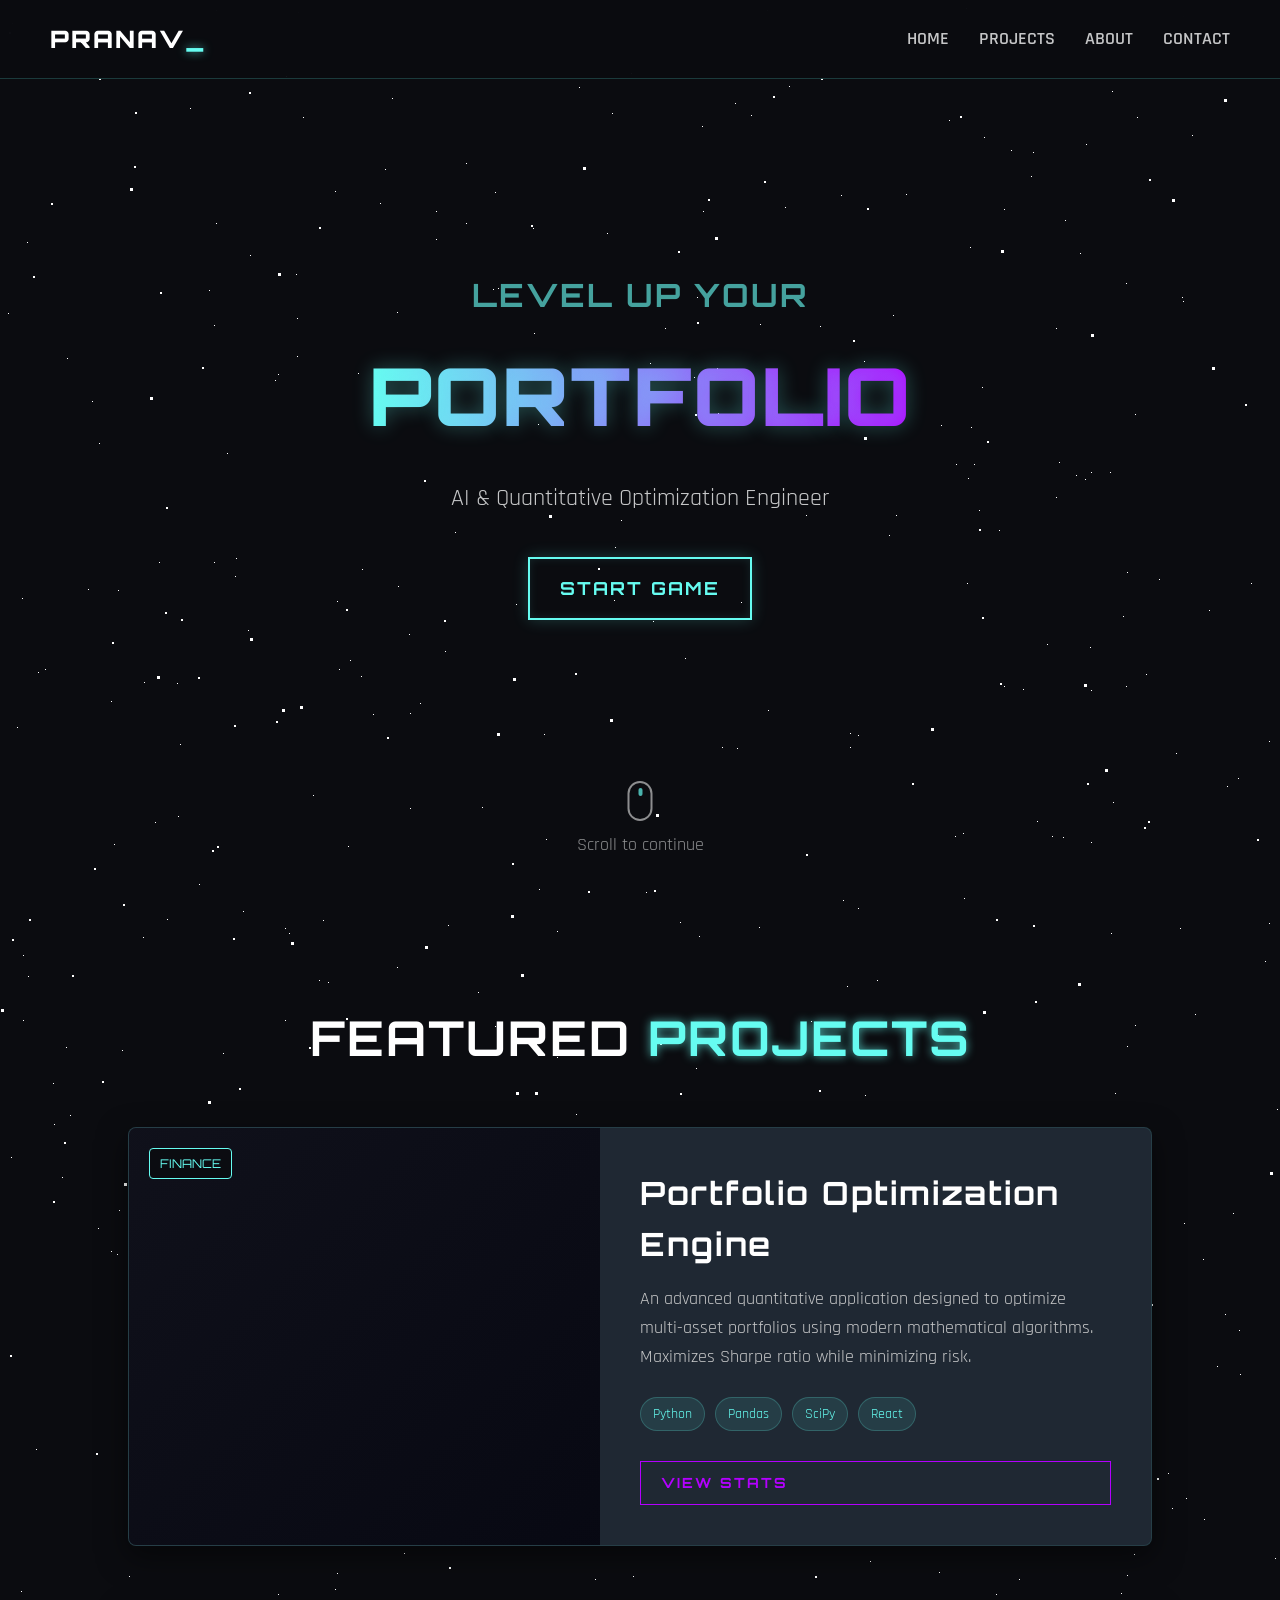
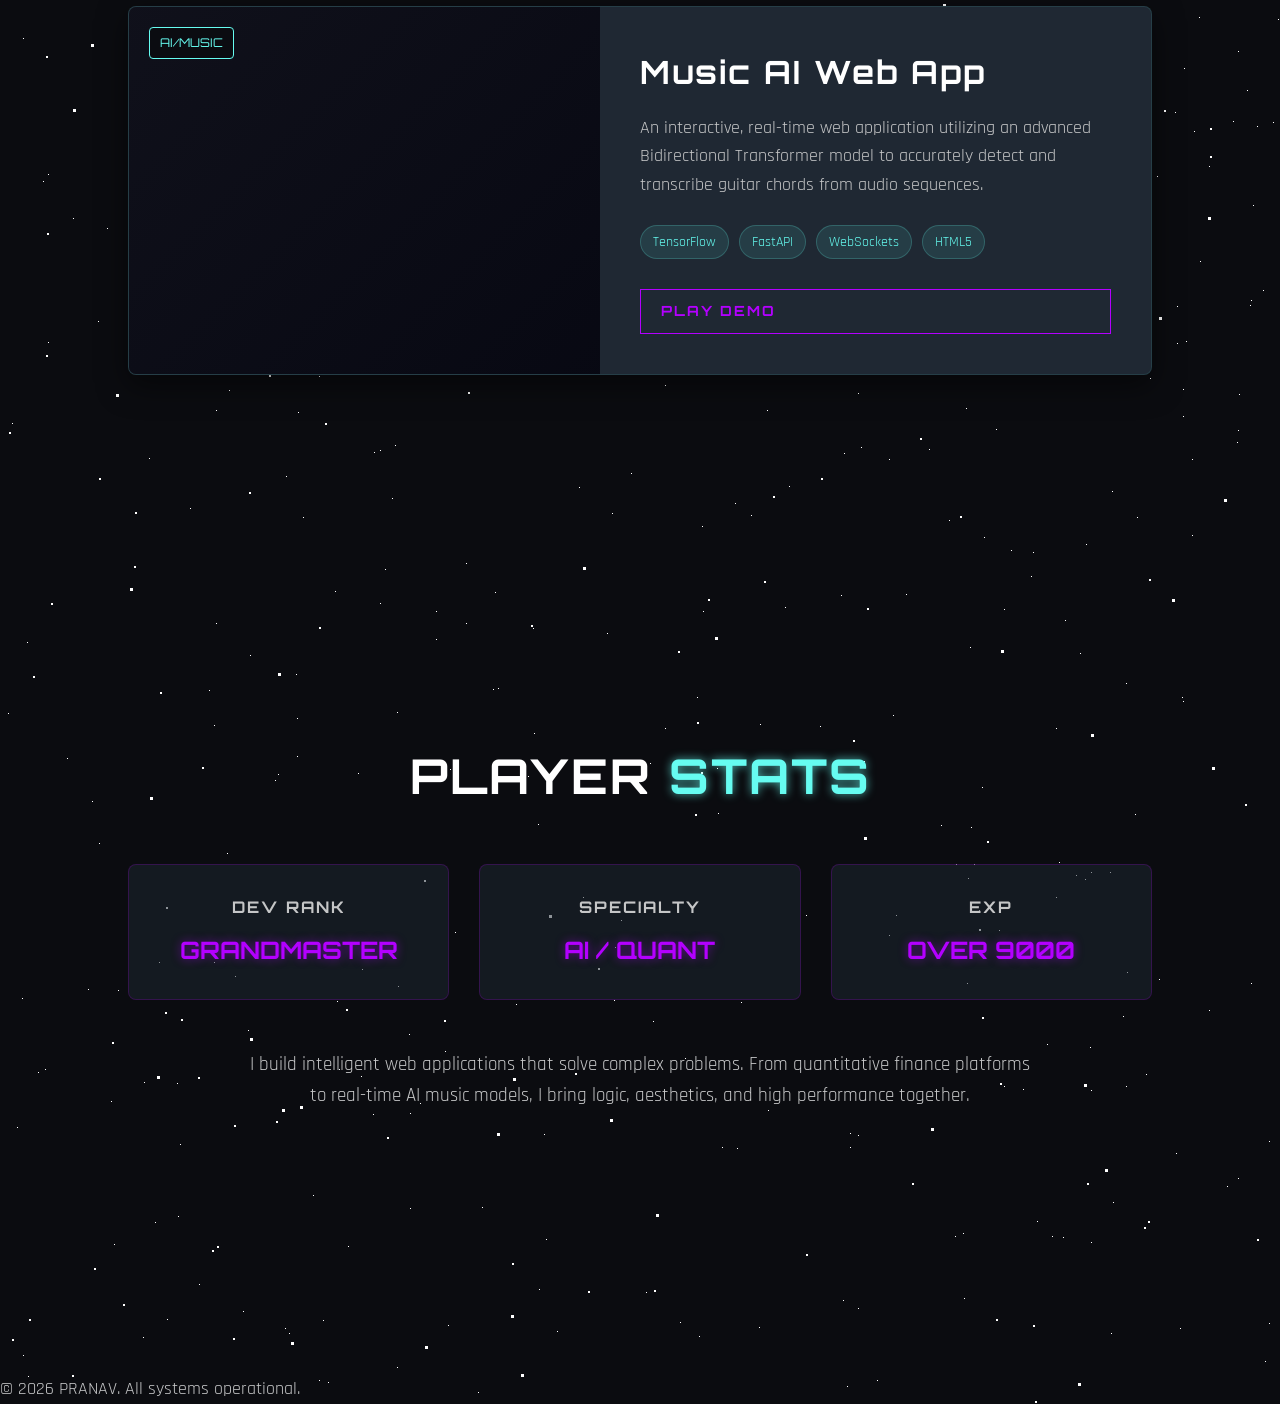
==== temp_portfolio/index.html @ ea42af47 "Initial portfolio" ====
<!DOCTYPE html>
<html lang="en">
<head>
    <meta charset="UTF-8">
    <meta name="viewport" content="width=device-width, initial-scale=1.0">
    <title>Pranav | Developer Portfolio</title>
    <meta name="description" content="Portfolio showcasing Portfolio Optimization and Music AI Web Apps">
    <link rel="stylesheet" href="styles.css">
    <link rel="preconnect" href="https://fonts.googleapis.com">
    <link rel="preconnect" href="https://fonts.gstatic.com" crossorigin>
    <link href="https://fonts.googleapis.com/css2?family=Orbitron:wght@400;700;900&family=Rajdhani:wght@400;600;700&display=swap" rel="stylesheet">
</head>
<body>
    <div id="stars"></div>
    <div id="stars2"></div>
    <div id="stars3"></div>

    <nav class="navbar">
        <div class="logo">PRANAV<span class="highlight">_</span></div>
        <ul class="nav-links">
            <li><a href="#home">Home</a></li>
            <li><a href="#projects">Projects</a></li>
            <li><a href="#about">About</a></li>
            <li><a href="#contact">Contact</a></li>
        </ul>
    </nav>

    <section id="home" class="hero section">
        <div class="hero-content fade-in">
            <h2 class="cyber-glitch-1" data-text="LEVEL UP YOUR">LEVEL UP YOUR</h2>
            <h1 class="main-title cyber-glitch-2" data-text="PORTFOLIO">PORTFOLIO</h1>
            <p class="subtitle">AI & Quantitative Optimization Engineer</p>
            <div class="hero-buttons">
                <a href="#projects" class="btn btn-primary">START GAME <i class="chevron"></i></a>
            </div>
        </div>
        <div class="scroll-indicator">
            <div class="mouse"></div>
            <span>Scroll to continue</span>
        </div>
    </section>

    <section id="projects" class="section">
        <h2 class="section-title fade-in">FEATURED <span class="highlight">PROJECTS</span></h2>
        
        <div class="project-grid">
            <!-- Project 1 -->
            <div class="project-card slide-up">
                <div class="project-image" style="background: linear-gradient(135deg, rgba(14,14,24,0.9), rgba(5,5,15,0.9)), url('https://images.unsplash.com/photo-1611974789855-9c2a0a7236a3?q=80&w=1000&auto=format&fit=crop') center/cover;">
                    <div class="project-overlay">
                        <span class="badge">FINANCE</span>
                    </div>
                </div>
                <div class="project-info">
                    <h3>Portfolio Optimization Engine</h3>
                    <p>An advanced quantitative application designed to optimize multi-asset portfolios using modern mathematical algorithms. Maximizes Sharpe ratio while minimizing risk.</p>
                    <div class="tech-stack">
                        <span>Python</span><span>Pandas</span><span>SciPy</span><span>React</span>
                    </div>
                    <a href="#" class="btn btn-outline">VIEW STATS</a>
                </div>
            </div>

            <!-- Project 2 -->
            <div class="project-card slide-up delay-1">
                <div class="project-image" style="background: linear-gradient(135deg, rgba(14,14,24,0.9), rgba(5,5,15,0.9)), url('https://images.unsplash.com/photo-1511379938547-c1f69419868d?q=80&w=1000&auto=format&fit=crop') center/cover;">
                    <div class="project-overlay">
                        <span class="badge">AI/MUSIC</span>
                    </div>
                </div>
                <div class="project-info">
                    <h3>Music AI Web App</h3>
                    <p>An interactive, real-time web application utilizing an advanced Bidirectional Transformer model to accurately detect and transcribe guitar chords from audio sequences.</p>
                    <div class="tech-stack">
                        <span>TensorFlow</span><span>FastAPI</span><span>WebSockets</span><span>HTML5</span>
                    </div>
                    <a href="#" class="btn btn-outline">PLAY DEMO</a>
                </div>
            </div>
        </div>
    </section>

    <section id="about" class="section">
        <div class="about-container fade-in">
            <h2 class="section-title">PLAYER <span class="highlight">STATS</span></h2>
            <div class="stats-grid">
                <div class="stat-box box-glow">
                    <h4>DEV RANK</h4>
                    <p class="stat-value">GRANDMASTER</p>
                </div>
                <div class="stat-box box-glow">
                    <h4>SPECIALTY</h4>
                    <p class="stat-value">AI / QUANT</p>
                </div>
                <div class="stat-box box-glow">
                    <h4>EXP</h4>
                    <p class="stat-value">OVER 9000</p>
                </div>
            </div>
            <p class="about-text">
                I build intelligent web applications that solve complex problems. From quantitative finance platforms to 
                real-time AI music models, I bring logic, aesthetics, and high performance together.
            </p>
        </div>
    </section>

    <footer>
        <p>&copy; 2026 PRANAV. All systems operational.</p>
    </footer>

    <script src="script.js"></script>
</body>
</html>
---- temp_portfolio/styles.css ----
/* Base Styles */
:root {
    --bg-color: #0b0c10;
    --surface-color: #1f2833;
    --primary-color: #66fcf1;
    --secondary-color: #45a29e;
    --accent-color: #b300ff;
    --text-main: #c5c6c7;
    --text-bright: #ffffff;
    --font-heading: 'Orbitron', sans-serif;
    --font-body: 'Rajdhani', sans-serif;
}

* {
    margin: 0;
    padding: 0;
    box-sizing: border-box;
}

html {
    scroll-behavior: smooth;
}

body {
    background-color: var(--bg-color);
    color: var(--text-main);
    font-family: var(--font-body);
    font-size: 18px;
    line-height: 1.6;
    overflow-x: hidden;
}

/* Typography */
h1, h2, h3, h4, .logo {
    font-family: var(--font-heading);
    color: var(--text-bright);
    letter-spacing: 2px;
}

.highlight {
    color: var(--primary-color);
    text-shadow: 0 0 10px rgba(102, 252, 241, 0.7);
}

/* Background Stars */
#stars, #stars2, #stars3 {
    position: fixed;
    top: 0;
    left: 0;
    width: 100%;
    height: 100%;
    z-index: -1;
    background: transparent;
}

/* Navigation */
.navbar {
    display: flex;
    justify-content: space-between;
    align-items: center;
    padding: 20px 50px;
    background: rgba(11, 12, 16, 0.9);
    backdrop-filter: blur(10px);
    position: fixed;
    width: 100%;
    top: 0;
    z-index: 1000;
    border-bottom: 1px solid rgba(102, 252, 241, 0.2);
}

.logo {
    font-size: 24px;
    font-weight: 900;
}

.nav-links {
    list-style: none;
    display: flex;
    gap: 30px;
}

.nav-links a {
    color: var(--text-main);
    text-decoration: none;
    font-weight: 600;
    text-transform: uppercase;
    transition: all 0.3s ease;
    position: relative;
}

.nav-links a:hover {
    color: var(--primary-color);
    text-shadow: 0 0 8px var(--primary-color);
}

.nav-links a::after {
    content: '';
    position: absolute;
    width: 0;
    height: 2px;
    bottom: -5px;
    left: 0;
    background-color: var(--primary-color);
    transition: width 0.3s ease;
    box-shadow: 0 0 10px var(--primary-color);
}

.nav-links a:hover::after {
    width: 100%;
}

/* Layout */
.section {
    min-height: 100vh;
    padding: 100px 10vw;
    display: flex;
    flex-direction: column;
    justify-content: center;
}

/* Hero Section */
.hero {
    align-items: center;
    text-align: center;
    position: relative;
}

.cyber-glitch-1 {
    font-size: 2rem;
    color: var(--secondary-color);
    margin-bottom: 10px;
}

.main-title {
    font-size: 5rem;
    font-weight: 900;
    margin-bottom: 20px;
    background: linear-gradient(90deg, var(--primary-color), var(--accent-color));
    -webkit-background-clip: text;
    -webkit-text-fill-color: transparent;
    text-shadow: 0px 0px 20px rgba(102, 252, 241, 0.3);
}

.subtitle {
    font-size: 1.5rem;
    margin-bottom: 40px;
    color: var(--text-main);
}

/* Buttons */
.btn {
    display: inline-block;
    padding: 15px 30px;
    font-family: var(--font-heading);
    font-weight: 700;
    text-decoration: none;
    text-transform: uppercase;
    letter-spacing: 2px;
    transition: all 0.3s ease;
    position: relative;
    overflow: hidden;
    cursor: pointer;
}

.btn-primary {
    background: transparent;
    color: var(--primary-color);
    border: 2px solid var(--primary-color);
    box-shadow: 0 0 15px rgba(102, 252, 241, 0.2), inset 0 0 10px rgba(102, 252, 241, 0.1);
}

.btn-primary:hover {
    background: rgba(102, 252, 241, 0.1);
    box-shadow: 0 0 25px rgba(102, 252, 241, 0.5), inset 0 0 15px rgba(102, 252, 241, 0.3);
    text-shadow: 0 0 5px var(--primary-color);
}

.btn-outline {
    background: transparent;
    color: var(--accent-color);
    border: 1px solid var(--accent-color);
    padding: 10px 20px;
    font-size: 14px;
}

.btn-outline:hover {
    background: rgba(179, 0, 255, 0.1);
    box-shadow: 0 0 15px rgba(179, 0, 255, 0.4);
}

/* Projects Section */
.section-title {
    font-size: 3rem;
    margin-bottom: 50px;
    text-align: center;
}

.project-grid {
    display: grid;
    grid-template-columns: 1fr;
    gap: 60px;
}

.project-card {
    display: flex;
    background: var(--surface-color);
    border: 1px solid rgba(102, 252, 241, 0.1);
    border-radius: 8px;
    overflow: hidden;
    transition: transform 0.4s ease, box-shadow 0.4s ease;
    box-shadow: 0 10px 30px rgba(0, 0, 0, 0.5);
}

.project-card:hover {
    transform: translateY(-5px);
    box-shadow: 0 15px 40px rgba(102, 252, 241, 0.2);
    border-color: rgba(102, 252, 241, 0.4);
}

.project-image {
    flex: 1;
    min-height: 300px;
    position: relative;
}

.badge {
    position: absolute;
    top: 20px;
    left: 20px;
    background: rgba(11, 12, 16, 0.8);
    color: var(--primary-color);
    padding: 5px 10px;
    font-family: var(--font-heading);
    font-size: 12px;
    border: 1px solid var(--primary-color);
    border-radius: 4px;
}

.project-info {
    flex: 1;
    padding: 40px;
    display: flex;
    flex-direction: column;
    justify-content: center;
}

.project-info h3 {
    font-size: 2rem;
    margin-bottom: 15px;
    color: var(--text-bright);
}

.project-info p {
    margin-bottom: 25px;
}

.tech-stack {
    display: flex;
    flex-wrap: wrap;
    gap: 10px;
    margin-bottom: 30px;
}

.tech-stack span {
    background: rgba(102, 252, 241, 0.1);
    color: var(--primary-color);
    padding: 5px 12px;
    border-radius: 20px;
    font-size: 14px;
    border: 1px solid rgba(102, 252, 241, 0.2);
}

/* Stats Section */
.about-container {
    text-align: center;
}

.stats-grid {
    display: grid;
    grid-template-columns: repeat(3, 1fr);
    gap: 30px;
    margin-bottom: 50px;
}

.stat-box {
    background: rgba(31, 40, 51, 0.5);
    padding: 30px;
    border: 1px solid rgba(179, 0, 255, 0.2);
    border-radius: 8px;
    transition: all 0.3s ease;
}

.stat-box:hover {
    border-color: var(--accent-color);
    box-shadow: 0 0 20px rgba(179, 0, 255, 0.3);
    transform: scale(1.05);
}

.stat-box h4 {
    font-size: 1rem;
    color: var(--text-main);
    margin-bottom: 10px;
}

.stat-value {
    font-size: 1.5rem;
    font-family: var(--font-heading);
    color: var(--accent-color);
    font-weight: bold;
    text-shadow: 0 0 10px rgba(179, 0, 255, 0.5);
}

.about-text {
    max-width: 800px;
    margin: 0 auto;
    font-size: 1.2rem;
}

/* Animations & Scroll Effects */
.fade-in {
    opacity: 0;
    transform: translateY(30px);
    transition: opacity 0.8s ease-out, transform 0.8s ease-out;
}

.slide-up {
    opacity: 0;
    transform: translateY(50px);
    transition: opacity 0.8s ease-out, transform 0.8s ease-out;
}

.in-view {
    opacity: 1;
    transform: translateY(0);
}

.delay-1 {
    transition-delay: 0.2s;
}

/* Scroll indicator */
.scroll-indicator {
    position: absolute;
    bottom: 40px;
    left: 50%;
    transform: translateX(-50%);
    display: flex;
    flex-direction: column;
    align-items: center;
    gap: 10px;
    opacity: 0.7;
    animation: bounce 2s infinite;
}

.mouse {
    width: 25px;
    height: 40px;
    border: 2px solid var(--text-main);
    border-radius: 15px;
    position: relative;
}

.mouse::before {
    content: '';
    position: absolute;
    width: 4px;
    height: 8px;
    background: var(--primary-color);
    left: 50%;
    transform: translateX(-50%);
    top: 5px;
    border-radius: 2px;
    animation: scroll 2s infinite;
}

@keyframes scroll {
    0% { top: 5px; opacity: 1; }
    100% { top: 20px; opacity: 0; }
}

@keyframes bounce {
    0%, 20%, 50%, 80%, 100% { transform: translateY(0) translateX(-50%); }
    40% { transform: translateY(-10px) translateX(-50%); }
    60% { transform: translateY(-5px) translateX(-50%); }
}

/* Responsive */
@media (max-width: 900px) {
    .project-card {
        flex-direction: column;
    }
    .project-image {
        min-height: 200px;
    }
    .main-title {
        font-size: 3rem;
    }
    .stats-grid {
        grid-template-columns: 1fr;
    }
    .navbar {
        padding: 20px;
    }
    .nav-links {
        display: none;
    }
}
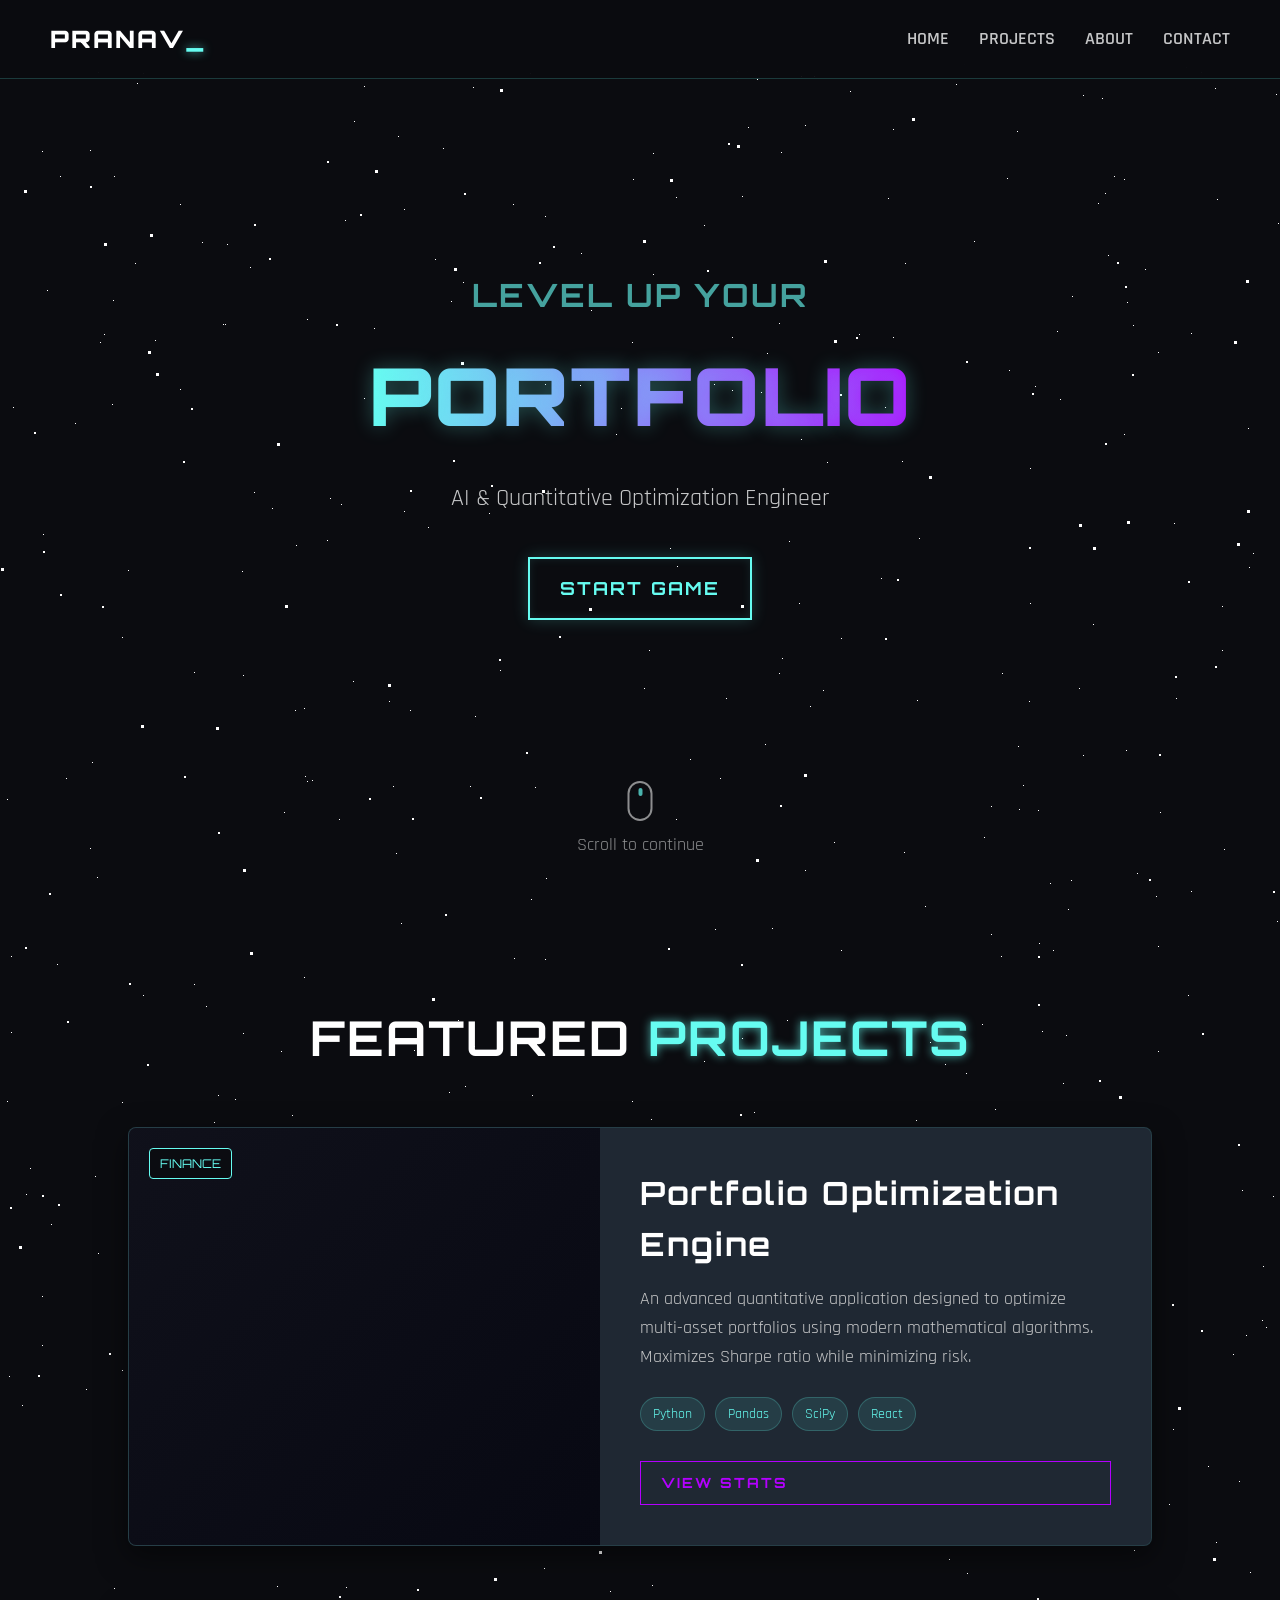
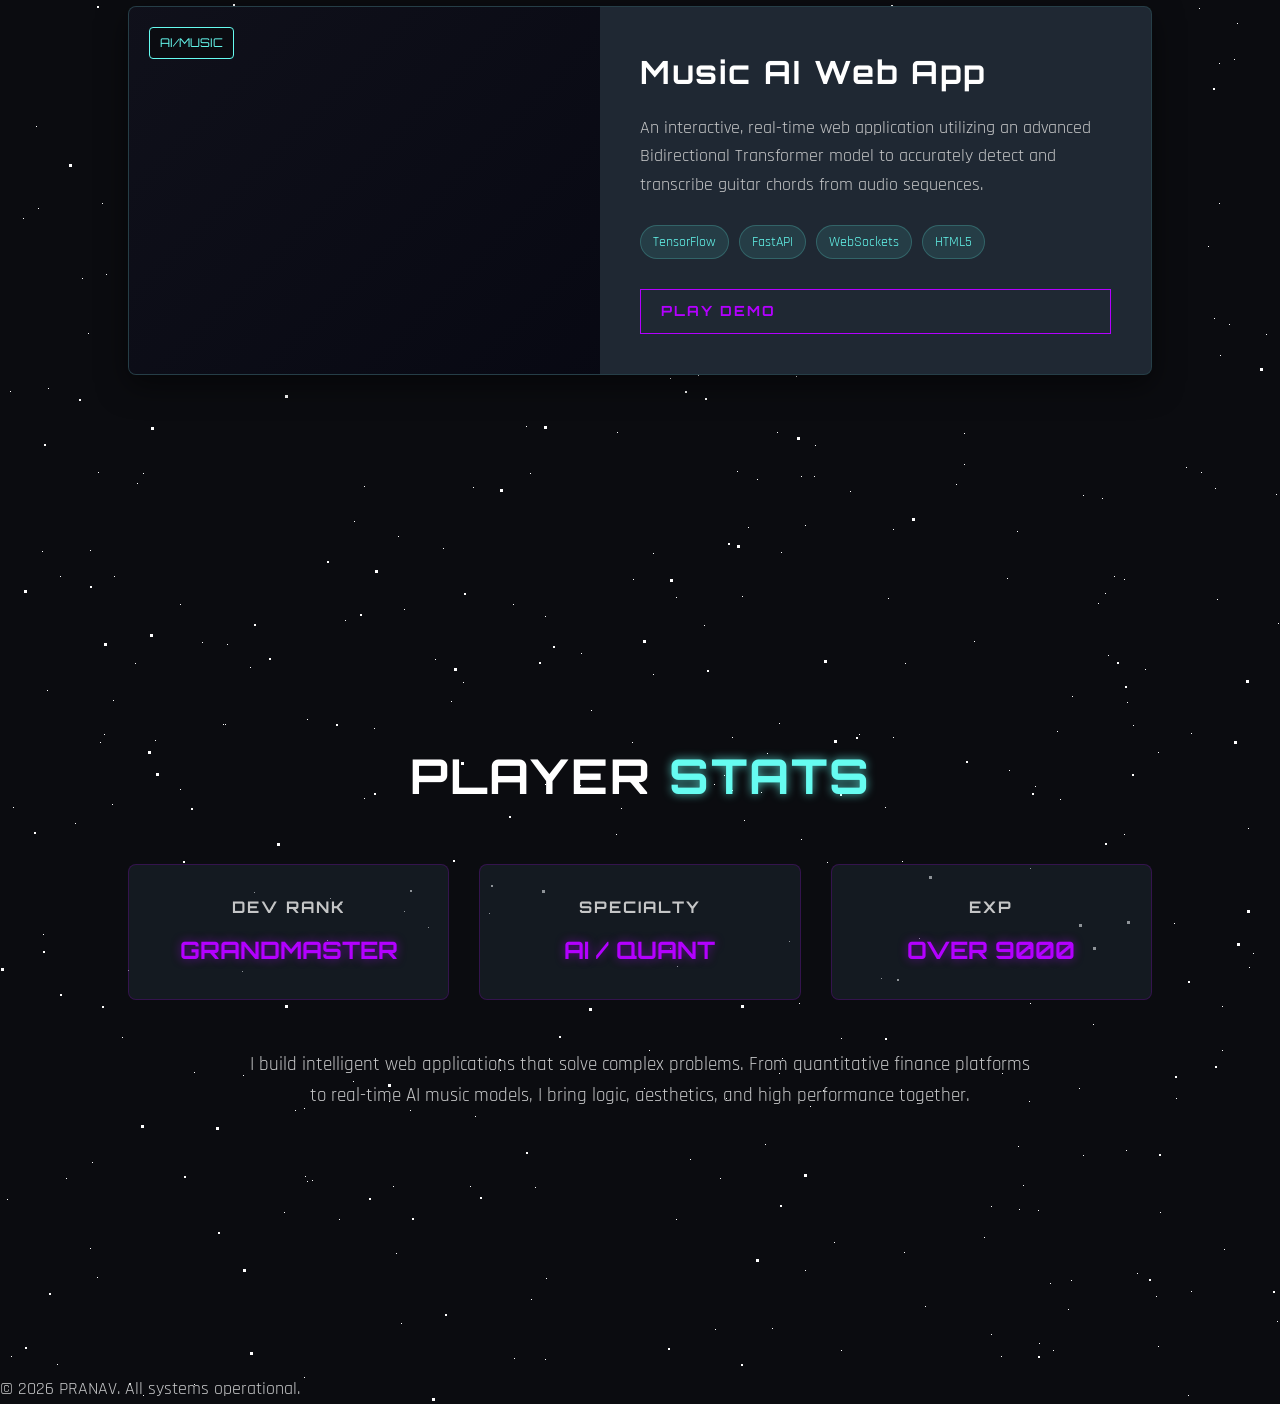
==== commit 092e542c: "Apply prettier formatting to temp_portfolio/index.html Formatting only — no content changes.  Co-Aut" ====
--- a/temp_portfolio/index.html
+++ b/temp_portfolio/index.html
@@ -1,113 +1,167 @@
-<!DOCTYPE html>
+<!doctype html>
 <html lang="en">
-<head>
-    <meta charset="UTF-8">
-    <meta name="viewport" content="width=device-width, initial-scale=1.0">
-    <title>Pranav | Developer Portfolio</title>
-    <meta name="description" content="Portfolio showcasing Portfolio Optimization and Music AI Web Apps">
-    <link rel="stylesheet" href="styles.css">
-    <link rel="preconnect" href="https://fonts.googleapis.com">
-    <link rel="preconnect" href="https://fonts.gstatic.com" crossorigin>
-    <link href="https://fonts.googleapis.com/css2?family=Orbitron:wght@400;700;900&family=Rajdhani:wght@400;600;700&display=swap" rel="stylesheet">
-</head>
-<body>
-    <div id="stars"></div>
-    <div id="stars2"></div>
-    <div id="stars3"></div>
+    <head>
+        <meta charset="UTF-8" />
+        <meta name="viewport" content="width=device-width, initial-scale=1.0" />
+        <title>Pranav | Developer Portfolio</title>
+        <meta
+            name="description"
+            content="Portfolio showcasing Portfolio Optimization and Music AI Web Apps"
+        />
+        <link rel="stylesheet" href="styles.css" />
+        <link rel="preconnect" href="https://fonts.googleapis.com" />
+        <link rel="preconnect" href="https://fonts.gstatic.com" crossorigin />
+        <link
+            href="https://fonts.googleapis.com/css2?family=Orbitron:wght@400;700;900&family=Rajdhani:wght@400;600;700&display=swap"
+            rel="stylesheet"
+        />
+    </head>
+    <body>
+        <div id="stars"></div>
+        <div id="stars2"></div>
+        <div id="stars3"></div>
 
-    <nav class="navbar">
-        <div class="logo">PRANAV<span class="highlight">_</span></div>
-        <ul class="nav-links">
-            <li><a href="#home">Home</a></li>
-            <li><a href="#projects">Projects</a></li>
-            <li><a href="#about">About</a></li>
-            <li><a href="#contact">Contact</a></li>
-        </ul>
-    </nav>
+        <nav class="navbar">
+            <div class="logo">PRANAV<span class="highlight">_</span></div>
+            <ul class="nav-links">
+                <li><a href="#home">Home</a></li>
+                <li><a href="#projects">Projects</a></li>
+                <li><a href="#about">About</a></li>
+                <li><a href="#contact">Contact</a></li>
+            </ul>
+        </nav>
 
-    <section id="home" class="hero section">
-        <div class="hero-content fade-in">
-            <h2 class="cyber-glitch-1" data-text="LEVEL UP YOUR">LEVEL UP YOUR</h2>
-            <h1 class="main-title cyber-glitch-2" data-text="PORTFOLIO">PORTFOLIO</h1>
-            <p class="subtitle">AI & Quantitative Optimization Engineer</p>
-            <div class="hero-buttons">
-                <a href="#projects" class="btn btn-primary">START GAME <i class="chevron"></i></a>
+        <section id="home" class="hero section">
+            <div class="hero-content fade-in">
+                <h2 class="cyber-glitch-1" data-text="LEVEL UP YOUR">
+                    LEVEL UP YOUR
+                </h2>
+                <h1 class="main-title cyber-glitch-2" data-text="PORTFOLIO">
+                    PORTFOLIO
+                </h1>
+                <p class="subtitle">AI & Quantitative Optimization Engineer</p>
+                <div class="hero-buttons">
+                    <a href="#projects" class="btn btn-primary"
+                        >START GAME <i class="chevron"></i
+                    ></a>
+                </div>
             </div>
-        </div>
-        <div class="scroll-indicator">
-            <div class="mouse"></div>
-            <span>Scroll to continue</span>
-        </div>
-    </section>
+            <div class="scroll-indicator">
+                <div class="mouse"></div>
+                <span>Scroll to continue</span>
+            </div>
+        </section>
 
-    <section id="projects" class="section">
-        <h2 class="section-title fade-in">FEATURED <span class="highlight">PROJECTS</span></h2>
-        
-        <div class="project-grid">
-            <!-- Project 1 -->
-            <div class="project-card slide-up">
-                <div class="project-image" style="background: linear-gradient(135deg, rgba(14,14,24,0.9), rgba(5,5,15,0.9)), url('https://images.unsplash.com/photo-1611974789855-9c2a0a7236a3?q=80&w=1000&auto=format&fit=crop') center/cover;">
-                    <div class="project-overlay">
-                        <span class="badge">FINANCE</span>
+        <section id="projects" class="section">
+            <h2 class="section-title fade-in">
+                FEATURED <span class="highlight">PROJECTS</span>
+            </h2>
+
+            <div class="project-grid">
+                <!-- Project 1 -->
+                <div class="project-card slide-up">
+                    <div
+                        class="project-image"
+                        style="
+                            background:
+                                linear-gradient(
+                                    135deg,
+                                    rgba(14, 14, 24, 0.9),
+                                    rgba(5, 5, 15, 0.9)
+                                ),
+                                url(&quot;https://images.unsplash.com/photo-1611974789855-9c2a0a7236a3?q=80&w=1000&auto=format&fit=crop&quot;)
+                                    center/cover;
+                        "
+                    >
+                        <div class="project-overlay">
+                            <span class="badge">FINANCE</span>
+                        </div>
+                    </div>
+                    <div class="project-info">
+                        <h3>Portfolio Optimization Engine</h3>
+                        <p>
+                            An advanced quantitative application designed to
+                            optimize multi-asset portfolios using modern
+                            mathematical algorithms. Maximizes Sharpe ratio
+                            while minimizing risk.
+                        </p>
+                        <div class="tech-stack">
+                            <span>Python</span><span>Pandas</span
+                            ><span>SciPy</span><span>React</span>
+                        </div>
+                        <a href="#" class="btn btn-outline">VIEW STATS</a>
                     </div>
                 </div>
-                <div class="project-info">
-                    <h3>Portfolio Optimization Engine</h3>
-                    <p>An advanced quantitative application designed to optimize multi-asset portfolios using modern mathematical algorithms. Maximizes Sharpe ratio while minimizing risk.</p>
-                    <div class="tech-stack">
-                        <span>Python</span><span>Pandas</span><span>SciPy</span><span>React</span>
+
+                <!-- Project 2 -->
+                <div class="project-card slide-up delay-1">
+                    <div
+                        class="project-image"
+                        style="
+                            background:
+                                linear-gradient(
+                                    135deg,
+                                    rgba(14, 14, 24, 0.9),
+                                    rgba(5, 5, 15, 0.9)
+                                ),
+                                url(&quot;https://images.unsplash.com/photo-1511379938547-c1f69419868d?q=80&w=1000&auto=format&fit=crop&quot;)
+                                    center/cover;
+                        "
+                    >
+                        <div class="project-overlay">
+                            <span class="badge">AI/MUSIC</span>
+                        </div>
                     </div>
-                    <a href="#" class="btn btn-outline">VIEW STATS</a>
+                    <div class="project-info">
+                        <h3>Music AI Web App</h3>
+                        <p>
+                            An interactive, real-time web application utilizing
+                            an advanced Bidirectional Transformer model to
+                            accurately detect and transcribe guitar chords from
+                            audio sequences.
+                        </p>
+                        <div class="tech-stack">
+                            <span>TensorFlow</span><span>FastAPI</span
+                            ><span>WebSockets</span><span>HTML5</span>
+                        </div>
+                        <a href="#" class="btn btn-outline">PLAY DEMO</a>
+                    </div>
                 </div>
             </div>
+        </section>
 
-            <!-- Project 2 -->
-            <div class="project-card slide-up delay-1">
-                <div class="project-image" style="background: linear-gradient(135deg, rgba(14,14,24,0.9), rgba(5,5,15,0.9)), url('https://images.unsplash.com/photo-1511379938547-c1f69419868d?q=80&w=1000&auto=format&fit=crop') center/cover;">
-                    <div class="project-overlay">
-                        <span class="badge">AI/MUSIC</span>
+        <section id="about" class="section">
+            <div class="about-container fade-in">
+                <h2 class="section-title">
+                    PLAYER <span class="highlight">STATS</span>
+                </h2>
+                <div class="stats-grid">
+                    <div class="stat-box box-glow">
+                        <h4>DEV RANK</h4>
+                        <p class="stat-value">GRANDMASTER</p>
+                    </div>
+                    <div class="stat-box box-glow">
+                        <h4>SPECIALTY</h4>
+                        <p class="stat-value">AI / QUANT</p>
+                    </div>
+                    <div class="stat-box box-glow">
+                        <h4>EXP</h4>
+                        <p class="stat-value">OVER 9000</p>
                     </div>
                 </div>
-                <div class="project-info">
-                    <h3>Music AI Web App</h3>
-                    <p>An interactive, real-time web application utilizing an advanced Bidirectional Transformer model to accurately detect and transcribe guitar chords from audio sequences.</p>
-                    <div class="tech-stack">
-                        <span>TensorFlow</span><span>FastAPI</span><span>WebSockets</span><span>HTML5</span>
-                    </div>
-                    <a href="#" class="btn btn-outline">PLAY DEMO</a>
-                </div>
+                <p class="about-text">
+                    I build intelligent web applications that solve complex
+                    problems. From quantitative finance platforms to real-time
+                    AI music models, I bring logic, aesthetics, and high
+                    performance together.
+                </p>
             </div>
-        </div>
-    </section>
+        </section>
 
-    <section id="about" class="section">
-        <div class="about-container fade-in">
-            <h2 class="section-title">PLAYER <span class="highlight">STATS</span></h2>
-            <div class="stats-grid">
-                <div class="stat-box box-glow">
-                    <h4>DEV RANK</h4>
-                    <p class="stat-value">GRANDMASTER</p>
-                </div>
-                <div class="stat-box box-glow">
-                    <h4>SPECIALTY</h4>
-                    <p class="stat-value">AI / QUANT</p>
-                </div>
-                <div class="stat-box box-glow">
-                    <h4>EXP</h4>
-                    <p class="stat-value">OVER 9000</p>
-                </div>
-            </div>
-            <p class="about-text">
-                I build intelligent web applications that solve complex problems. From quantitative finance platforms to 
-                real-time AI music models, I bring logic, aesthetics, and high performance together.
-            </p>
-        </div>
-    </section>
+        <footer>
+            <p>&copy; 2026 PRANAV. All systems operational.</p>
+        </footer>
 
-    <footer>
-        <p>&copy; 2026 PRANAV. All systems operational.</p>
-    </footer>
-
-    <script src="script.js"></script>
-</body>
+        <script src="script.js"></script>
+    </body>
 </html>
